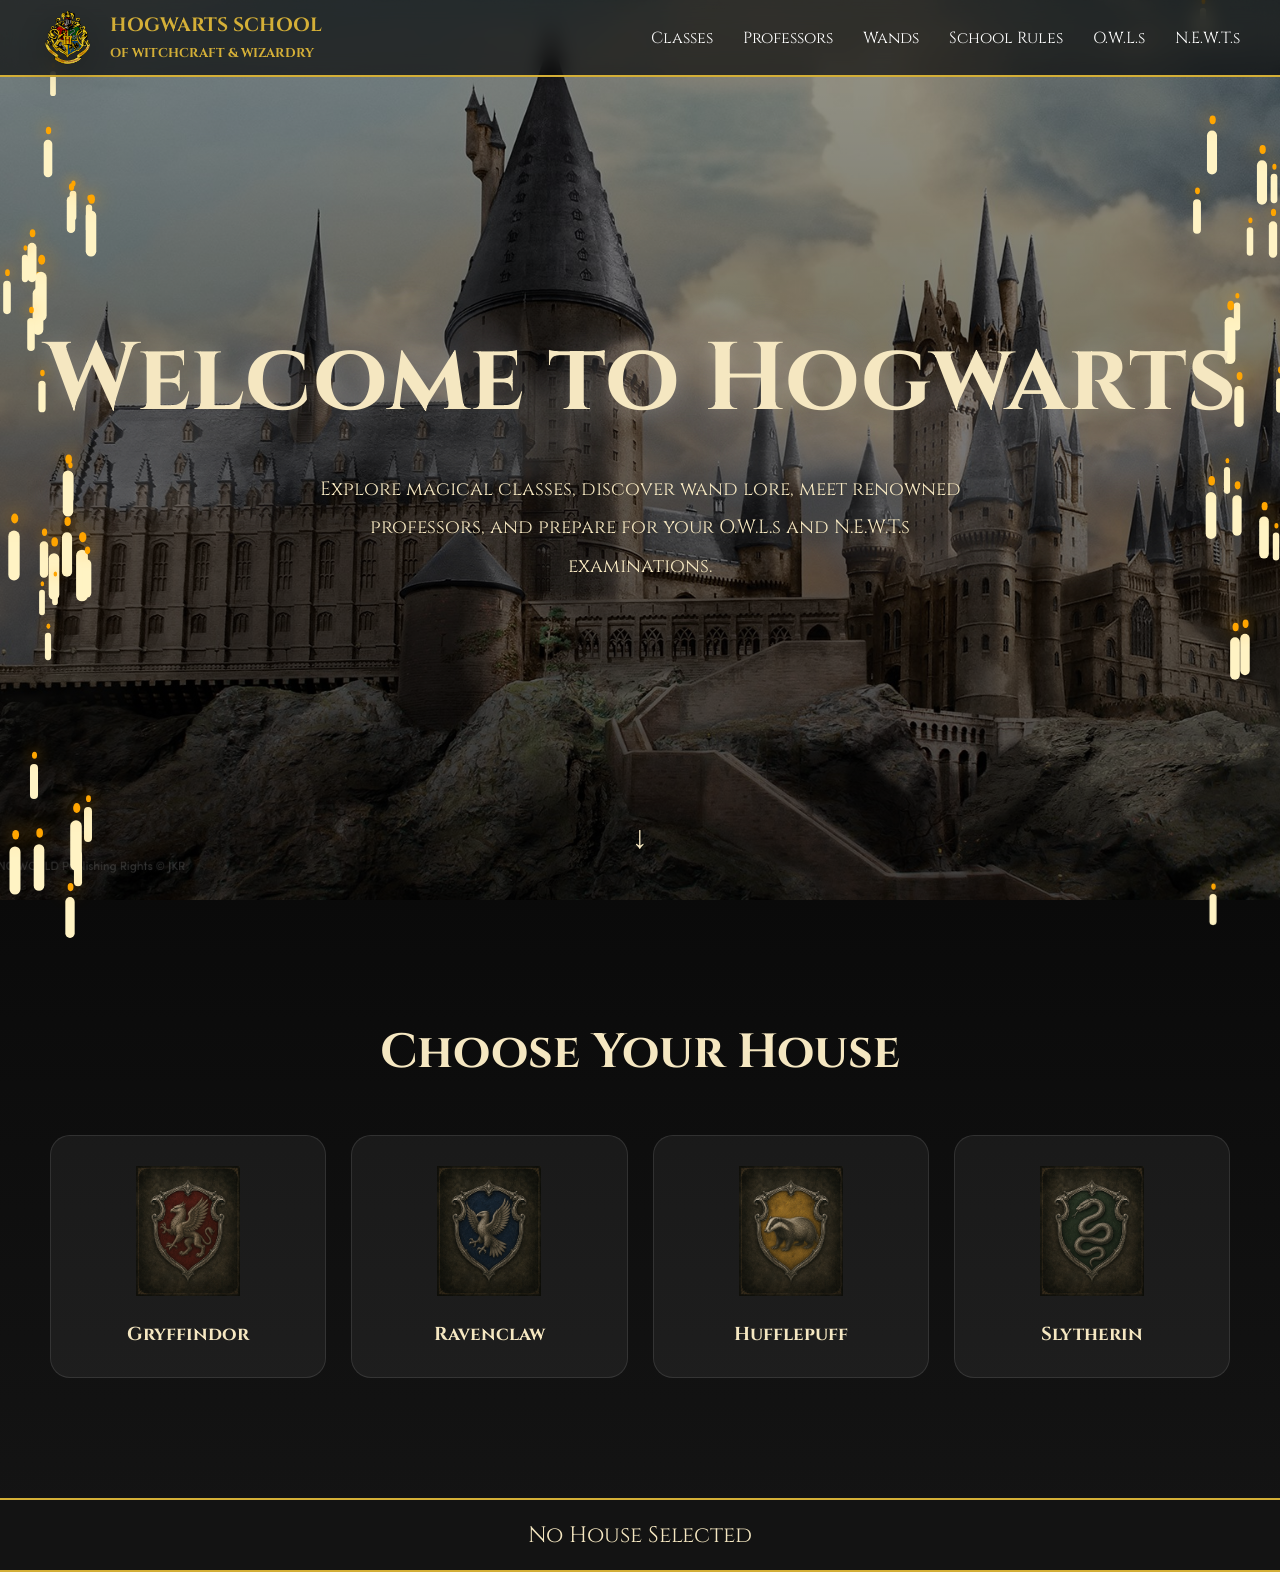
==== index.html @ 747b04b0 "Add files via upload" ====
<!DOCTYPE html>
<html lang="en">
    <head>
        <meta charset="UTF-8">
        <meta name="viewport" content="width=device-width, initial-scale=1.0">
        <title>Hogwarts School of Witchcraft & Wizardry</title>
        <link rel="stylesheet" href="style.css">

        <link href="https://fonts.googleapis.com/css2?family=Cinzel:wght@400;600;700&display=swap" rel="stylesheet">
    </head>

    <body>

        <!-- Ambient Music -->
        <audio id="bgMusic" loop>
            <source src="assets/music/hogwarts-theme.mp3" type="audio/mp3">
        </audio>

        <!-- Floating Candles -->
        <div id="candles-container"></div>

        <!-- Navigation -->
        <nav>
            <div class="logo-area">
                <img src="assets/images/hogwarts.png" class="logo">
                <h1>HOGWARTS SCHOOL <br> <span>OF WITCHCRAFT & WIZARDRY</span></h1>
            </div>

            <ul>
                <li><a href="classes.html">Classes</a></li>
                <li><a href="professors.html">Professors</a></li>
                <li><a href="wands.html">Wands</a></li>
                <li><a href="rules.html">School Rules</a></li>
                <li><a href="owls.html">O.W.L.s</a></li>
                <li><a href="newts.html">N.E.W.T.s</a></li>
            </ul>
        </nav>
        
        <!-- Hero -->
        <section class="hero">

            <div class="fog"></div>

            <div class="hero-content">
                <h2>Welcome to Hogwarts</h2>

                <p>
                    Explore magical classes, discover wand lore,
                    meet renowned professors, and prepare for your
                    O.W.L.s and N.E.W.T.s examinations.
                </p>
            </div>

            <div class="scroll-indicator">
                ↓
            </div>
        </section>

        <section class="houses">
            <h2>Choose Your House</h2>

            <div class="house-grid">
                <div class="house-card gryffindor" onclick="selectHouse('Gryffindor')">
                    <img src="assets/images/gryffindor.png">
                    <h3>Gryffindor</h3>
                </div>

                <div class="house-card ravenclaw" onclick="selectHouse('Ravenclaw')">
                    <img src="assets/images/ravenclaw.png">
                    <h3>Ravenclaw</h3>
                </div>

                <div class="house-card hufflepuff" onclick="selectHouse('Hufflepuff')">
                    <img src="assets/images/hufflepuff.png">
                    <h3>Hufflepuff</h3>
                </div>

                <div class="house-card slytherin" onclick="selectHouse('Slytherin')">
                    <img src="assets/images/slytherin.png">
                    <h3>Slytherin</h3>
                </div>
            </div>
        </section>

        <div id="house-banner">
            No House Selected
        </div>

        <script src="js/script.js"></script>
    </body>
</html>
---- style.css ----
:root{
    --accent: #d4af37;
}

/* =====================
GLOBAL
===================== */

*{
    margin: 0;
    padding: 0;
    box-sizing: border-box;
}

body{
    font-family:'Cinzel', serif;
    background: #0b0b0b;
    color:#f5e7c1;
    overflow-x:hidden;
}

/* =====================
NAVIGATION
===================== */
.logo{
    width: 55px;
    height: 55px;
    object-fit: contain;
    filter: drop-shadow(0 10px 20px rgba(0, 0, 0, 0.3));
}

.logo-area {
    display: flex;
    align-items: center;
    gap: 15px;
}

.logo-area h1 {
    font-size: 1.2rem;
    color: var(--accent);
}

.logo-area span {
    font-size: 0.8rem;
}

nav{
    position:fixed;
    top:0;
    left: 0;
    width: 100%;
    display:flex;
    justify-content:space-between;
    align-items:center;
    padding:10px 40px;
    background:rgba(0, 0, 0, 0.65);
    backdrop-filter:blur(10px);
    border-bottom:2px solid var(--accent);
    z-index:1000;
}

nav ul{
    display:flex;
    gap:30px;
    list-style:none;
}

nav a{
    color:#ffffff;
    text-decoration:none;
}

nav a:hover{
    color: var(--accent);
}

/* =====================
HERO
===================== */

.hero{
    position: relative;
    height: 100vh;
    background: linear-gradient(rgba(0,0,0,0.4), rgba(0,0,0,0.7)), url("assets/images/hogwarts-castle.jpg");
    background-size: cover;
    background-position: center;
    display: flex;
    justify-content: center;
    align-items: center;
    text-align:center;
}

.hero-content{
    position: relative;
    z-index: 20;
}

.hero h2{
    font-size:6rem;
    margin-bottom: 25px;
    text-shadow: 0 0 25px rgba(255,255,255,.2);
}

.hero p{
    max-width:650px;
    margin:auto;
    line-height:2;
    font-size: 1.2rem;
}

/* =====================
FOG
===================== */

.fog{
    position: absolute;
    inset: 0;
    background: url("assets/images/fog.png") repeat-x;
    background-size: cover;
    opacity: .15;
    animation: fogMove 20s ease-in-out infinite;
    z-index: 5;
}

@keyframes fogMove {
    0%{
        transform: translateX(-50px);
    }

    50%{
        transform: translateX(50px);
    }

    100%{
        transform: translateX(-50px);
    }
}

/* =====================
SCROLL INDICATOR
===================== */

.scroll-indicator{
    position: absolute;
    bottom: 40px;
    font-size: 2rem;
    animation: bounce 2s infinite;
}

@keyframes bounce{
    0%, 100%{
        transform: translateY(0);
    }

    50%{
        transform: translateY(10px);
    }
}

/* =====================
FLOATING CANDLES
===================== */

#candles-container{
    position:fixed;
    inset:0;
    pointer-events:none;
    z-index: 15;
}

.candle{
    position:absolute;
    width:8px;
    height:35px;
    background:#fff3c4;
    border-radius:8px;
    animation: floatUpDown 6s ease-in-out infinite, sway 10s ease-in-out infinite;
}

.candle::before{
    content: "";
    position: absolute;
    top: -12px;
    left: 1.5px;
    width: 5px;
    height: 7px;
    background: orange;
    border-radius: 50%;
    box-shadow: 0 0 15px orange;
}

@keyframes floatUpDown{

    0%{
        transform: translateY(0px);
    }

    50%{
        transform: translateY(-15px);
    }

    100%{
        transform: translateY(0px);
    }
}

@keyframes sway{

    0%{
        margin-left:0;
    }

    50%{
        margin-left:8px;
    }

    100%{
        margin-left:0;
    }
}

/* =====================
HOUSES
===================== */

.houses{
    padding:120px 50px;
    background: linear-gradient(rgba(10, 10, 10, .95), rgba(20, 20, 20, .95));
}

.houses h2{
    text-align:center;
    margin-bottom:50px;
    font-size: 3rem;
}

.house-grid{
    display:grid;
    grid-template-columns: repeat(4, 1fr);
    gap:25px;
}

.house-card{
    background: rgba(255,255,255,.05);
    border: 1px solid rgba(255,255,255,.1);
    padding:30px;
    border-radius:20px;
    text-align:center;
    cursor:pointer;
    transition:.3s;
}

.house-card img{
    width:130px;
    height:130px;
    object-fit:contain;
}

.house-card h3{
    margin-top: 20px;
}

/* =====================
HOUSES BANNER
===================== */

#house-banner{
    text-align: center;
    padding: 20px;
    border-top: 2px solid var(--accent);
    border-bottom: 2px solid var(--accent);
    font-size: 1.4rem;
    background: rgba(255,255,255,.03);
}

.gryffindor:hover{
    box-shadow:0 0 25px crimson;
}

.slytherin:hover{
    box-shadow:0 0 25px green;
}

.ravenclaw:hover{
    box-shadow:0 0 25px royalblue;
}

.hufflepuff:hover{
    box-shadow:0 0 25px goldenrod;
}

/* =====================
CONTENT PAGE
===================== */

.page{
    max-width:1200px;
    margin:auto;
    padding:60px 30px;
}

.page-title{
    text-align:center;
    margin-bottom:50px;
    font-size:3rem;
}

.card-grid{
    display:grid;
    grid-template-columns: repeat(auto-fit,minmax(280px,1fr));
    gap:25px;
}

.card{
    background: rgba(255,255,255,.05);
    padding:25px;
    border-radius:15px;
    backdrop-filter:blur(6px);
    transition:.3s;
}

.card:hover{
    transform:translateY(-5px);
    box-shadow: 0 0 20px rgba(255,215,0,.3);
}

.card h3{
    color: var(--accent);
    margin-bottom:15px;
}

.card ul{
    padding-left:20px;
}

/* =====================
PROFESSOR CARDS
===================== */

.professor{
    text-align:center;
}

.professor img{
    width:200px;
    height:250px;
    object-fit:cover;
    border-radius:12px;
    margin-bottom:15px;
}

/* =====================
MAGIC PARTICLES
===================== */

#magic-particles{
    position:fixed;
    inset:0;
    pointer-events:none;
}

.particle{
    position:absolute;
    width:4px;
    height:4px;
    border-radius:50%;
    background:white;
    animation: sparkle 3s infinite;
}

@keyframes sparkle{

    0%,100%{
        opacity:0;
    }

    50%{
        opacity:1;
    }
}

/* =====================
SPARK
===================== */

.spark{
    position:absolute;
    width:15px;
    height:15px;
    background: var(--accent);
    border-radius:50%;
    animation: spark 1s forwards;
    pointer-events:none;
}

@keyframes spark{

    from{
        opacity:1;
        transform:scale(1);
    }

    to{
        opacity:0;
        transform:scale(5);
    }
}
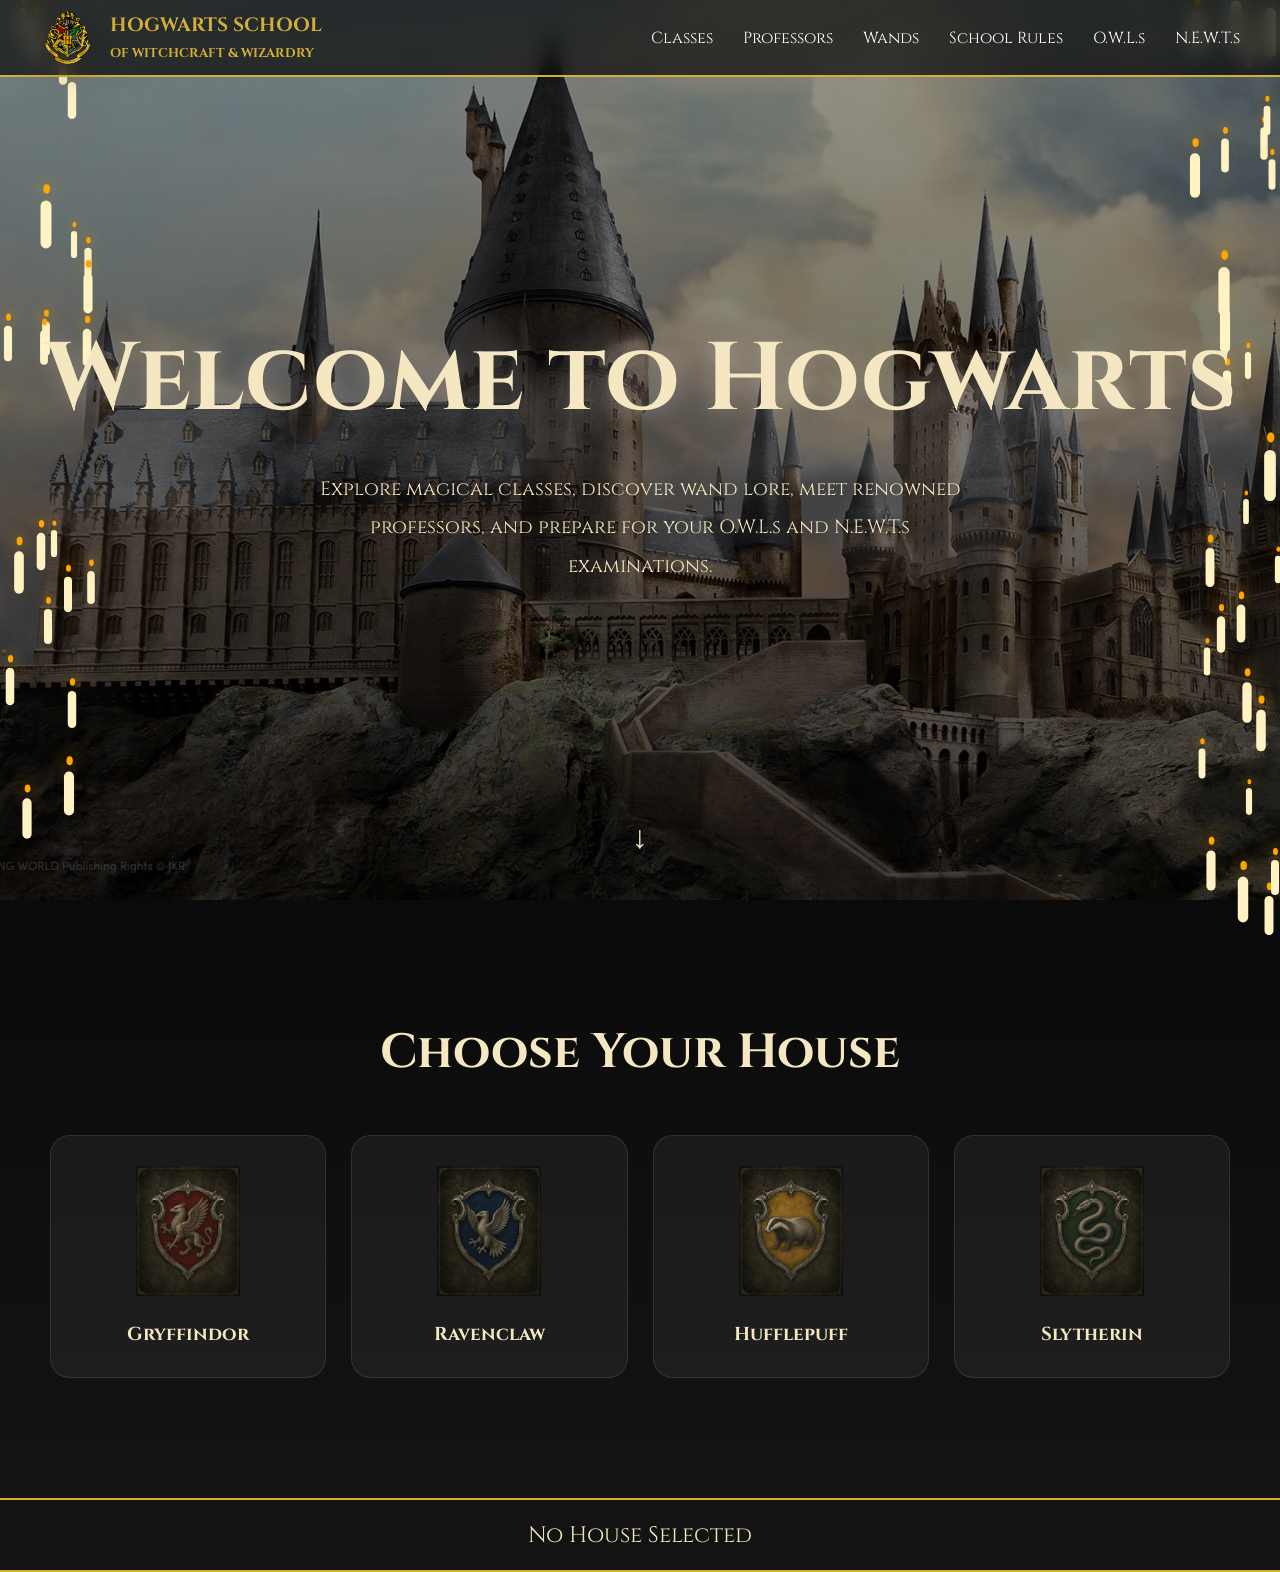
==== commit fe4f597d: "Update index.html" ====
--- a/index.html
+++ b/index.html
@@ -4,6 +4,7 @@
         <meta charset="UTF-8">
         <meta name="viewport" content="width=device-width, initial-scale=1.0">
         <title>Hogwarts School of Witchcraft & Wizardry</title>
+        <link rel="icon" type="image/png" href="assets/images/favicon.png">
         <link rel="stylesheet" href="style.css">
 
         <link href="https://fonts.googleapis.com/css2?family=Cinzel:wght@400;600;700&display=swap" rel="stylesheet">
@@ -88,4 +89,4 @@
 
         <script src="js/script.js"></script>
     </body>
-</html>+</html>
--- a/style.css
+++ b/style.css
@@ -404,4 +404,113 @@
         opacity:0;
         transform:scale(5);
     }
-}+}
+
+/* =====================
+TABLETS
+===================== */
+
+@media (max-width: 1024px){
+    .hero h2{
+        font-size: 4rem;
+    }
+
+    .house-grid{
+        grid-template-columns: repeat(2,1fr);
+    }
+}
+
+/* =====================
+MOBILE
+===================== */
+
+@media (max-width: 768px){
+
+    /* NAVIGATION */
+
+    nav{
+        flex-direction:column;
+        gap:15px;
+        padding:15px;
+    }
+
+    .logo{
+        width:45px;
+        height:45px;
+    }
+
+    .logo-area h1{
+        font-size:.9rem;
+    }
+
+    nav ul{
+        flex-wrap:wrap;
+        justify-content:center;
+        gap:12px;
+    }
+
+    nav a{
+        font-size:.9rem;
+    }
+
+    /* HERO */
+
+    .hero{
+        background-position: center center;
+        padding:100px 20px 50px;
+    }
+
+    .hero h2{
+        font-size:2.5rem;
+        line-height:1.1;
+    }
+
+    .hero p{
+        font-size:1rem;
+        line-height:1.7;
+        max-width:90%;
+    }
+
+    /* HOUSES */
+
+    .houses{
+        padding:80px 20px;
+    }
+
+    .houses h2{
+        font-size:2rem;
+    }
+
+    .house-grid{
+        grid-template-columns:1fr;
+    }
+
+    .house-card{
+        padding:20px;
+    }
+
+    .house-card img{
+        width:90px;
+        height:90px;
+    }
+
+    /* BANNER */
+
+    #house-banner{
+        font-size:1rem;
+        padding:15px;
+    }
+
+    /* CANDLES */
+
+    .candle{
+        width:5px;
+        height:25px;
+    }
+
+    .candle::before{
+        width:3px;
+        height:5px;
+    }
+
+}
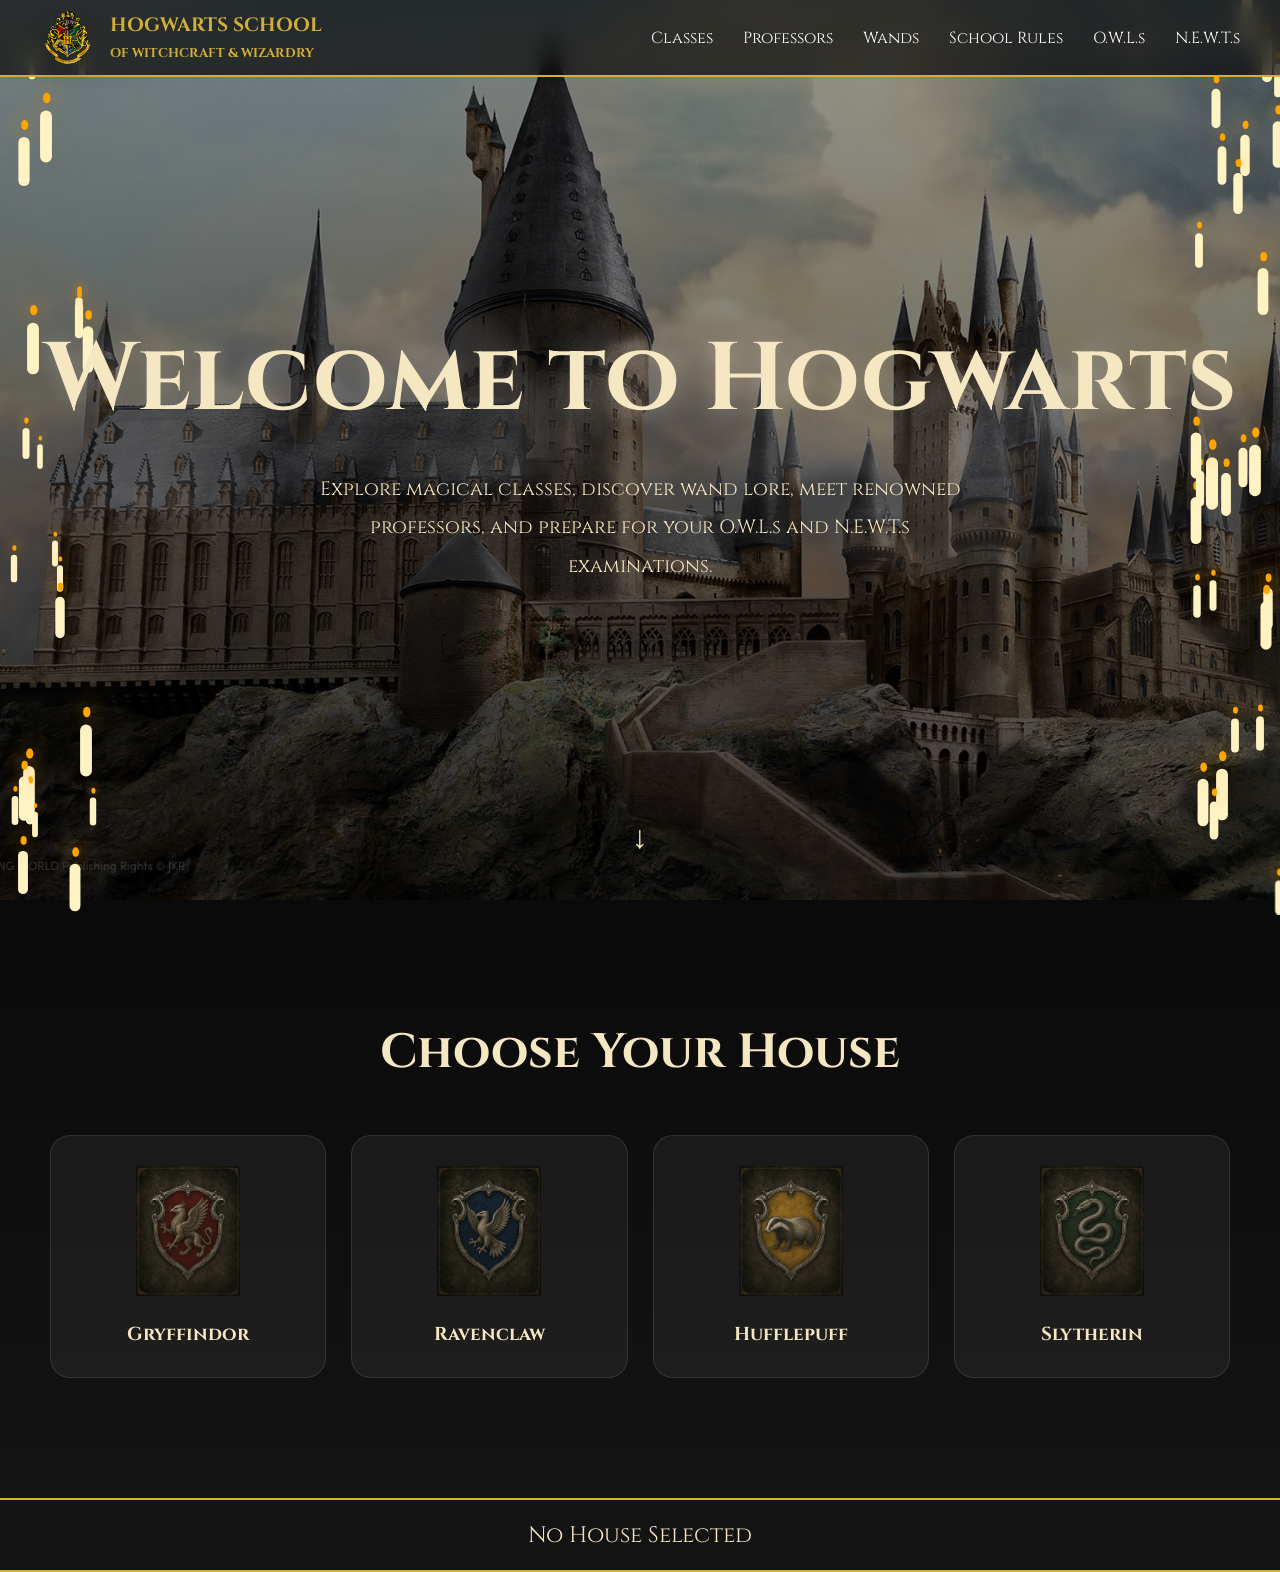
==== commit b955b5aa: "Update index.html" ====
--- a/index.html
+++ b/index.html
@@ -5,6 +5,7 @@
         <meta name="viewport" content="width=device-width, initial-scale=1.0">
         <title>Hogwarts School of Witchcraft & Wizardry</title>
         <link rel="icon" type="image/png" href="assets/images/favicon.png">
+        
         <link rel="stylesheet" href="style.css">
 
         <link href="https://fonts.googleapis.com/css2?family=Cinzel:wght@400;600;700&display=swap" rel="stylesheet">
